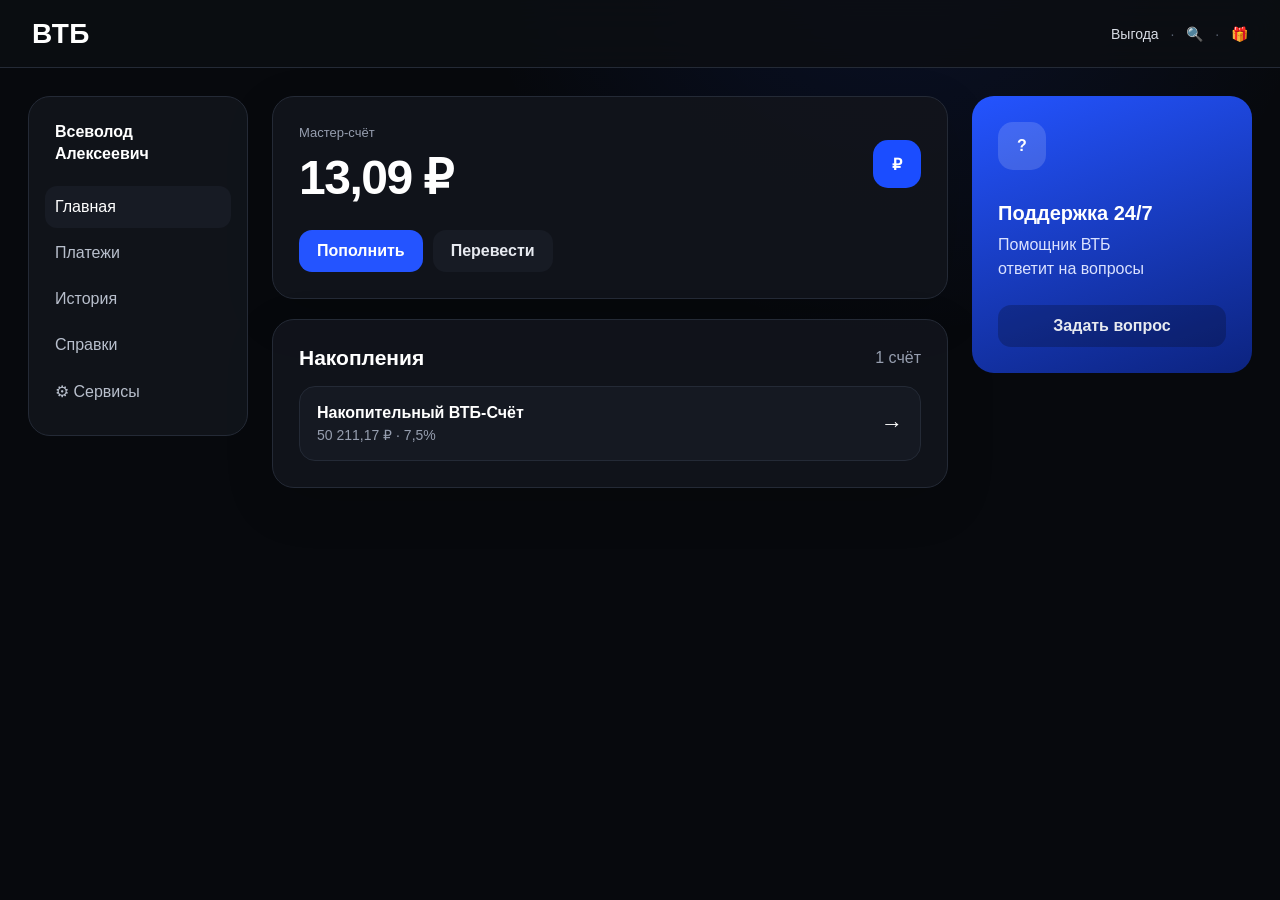
==== index.html @ 7d264955 "Add files via upload" ====
<!DOCTYPE html>
<html lang="ru">
<head>
    <meta charset="UTF-8">
    <meta name="viewport" content="width=device-width, initial-scale=1.0">
    <meta name="description" content="Демонстрационный макет банковского интерфейса">
    <title>ВТБ Онлайн — демо</title>
    <link rel="stylesheet" href="style.css">
</head>
<body>

<header class="header">
    <a class="logo" href="index.html">ВТБ</a>
    <div class="header-actions">Выгода <span>·</span> 🔍 <span>·</span> 🎁</div>
</header>

<main class="container">
    <aside class="sidebar">
        <div class="user">Всеволод<br>Алексеевич</div>
        <nav>
            <a class="menu-item active" href="index.html">Главная</a>
            <a class="menu-item" href="#">Платежи</a>
            <a class="menu-item" href="#">История</a>
            <button class="menu-item menu-button" onclick="openHelp()">Справки</button>
            <a class="menu-item" href="#">⚙ Сервисы</a>
        </nav>
    </aside>

    <section class="main-content">
        <div class="card balance-card">
            <div class="card-top">
                <div>
                    <span class="eyebrow">Мастер-счёт</span>
                    <h1>13,09 ₽</h1>
                </div>
                <div class="card-icon">₽</div>
            </div>
            <div class="button-row">
                <button>Пополнить</button>
                <button class="secondary">Перевести</button>
            </div>
        </div>

        <div class="card">
            <div class="section-heading">
                <h2>Накопления</h2>
                <span class="muted">1 счёт</span>
            </div>
            <a class="savings-link" href="savings.html">
                <div>
                    <strong>Накопительный ВТБ-Счёт</strong>
                    <span>50 211,17 ₽ · 7,5%</span>
                </div>
                <span class="arrow">→</span>
            </a>
        </div>

        <div class="mobile-support support">
            <h3>Поддержка 24/7</h3>
            <p>Помощник ВТБ<br>ответит на вопросы</p>
            <button class="secondary">Задать вопрос</button>
        </div>
    </section>

    <aside class="support desktop-support">
        <div class="support-icon">?</div>
        <h3>Поддержка 24/7</h3>
        <p>Помощник ВТБ<br>ответит на вопросы</p>
        <button class="secondary">Задать вопрос</button>
    </aside>
</main>

<div id="helpModal" class="modal" aria-hidden="true">
    <div class="modal-content" role="dialog" aria-modal="true" aria-labelledby="helpTitle">
        <button class="modal-close" aria-label="Закрыть" onclick="closeHelp()">×</button>
        <div id="helpTitle" class="modal-title">В следующем месяце вам<br>придет процент</div>
        <div class="modal-rate">7,5% годовых</div>
        <div class="modal-amount">263,70 ₽</div>
    </div>
</div>

<script>
function openHelp() {
    const modal = document.getElementById("helpModal");
    modal.classList.add("show");
    modal.setAttribute("aria-hidden", "false");
}

function closeHelp() {
    const modal = document.getElementById("helpModal");
    modal.classList.remove("show");
    modal.setAttribute("aria-hidden", "true");
}

document.getElementById("helpModal").addEventListener("click", function(event) {
    if (event.target === this) closeHelp();
});

document.addEventListener("keydown", function(event) {
    if (event.key === "Escape") closeHelp();
});
</script>

</body>
</html>
---- style.css ----
* {
    box-sizing: border-box;
    margin: 0;
    padding: 0;
}

:root {
    --bg: #07090d;
    --surface: #11141b;
    --surface-2: #171b24;
    --border: #242a36;
    --text: #fff;
    --muted: #969eaf;
    --blue: #2454ff;
    --blue-2: #1738b7;
    --radius: 22px;
}

html { scroll-behavior: smooth; }

body {
    min-height: 100vh;
    background:
        radial-gradient(circle at 70% -10%, rgba(36,84,255,.12), transparent 32%),
        var(--bg);
    color: var(--text);
    font-family: Inter, -apple-system, BlinkMacSystemFont, "Segoe UI", Arial, sans-serif;
    -webkit-font-smoothing: antialiased;
}

button, a { font: inherit; }

a {
    color: inherit;
    text-decoration: none;
}

button {
    border: 0;
    cursor: pointer;
}

.header {
    min-height: 68px;
    padding: 0 32px;
    display: flex;
    align-items: center;
    gap: 20px;
    background: rgba(12,14,19,.88);
    border-bottom: 1px solid var(--border);
    position: sticky;
    top: 0;
    z-index: 20;
    backdrop-filter: blur(18px);
}

.logo {
    font-size: 28px;
    font-weight: 800;
    letter-spacing: .5px;
}

.header-actions {
    margin-left: auto;
    color: #d8dce5;
    font-size: 14px;
}

.header-actions span { color: #596170; margin: 0 8px; }

.header-title {
    margin-left: auto;
    color: var(--muted);
    font-size: 14px;
}

.back-link {
    color: var(--muted);
    font-size: 14px;
    transition: color .2s;
}

.back-link:hover { color: #fff; }

.container {
    width: min(1320px, 100%);
    margin: 0 auto;
    padding: 28px;
    display: grid;
    grid-template-columns: 220px minmax(0, 1fr) 280px;
    gap: 24px;
    align-items: start;
}

.sidebar {
    background: rgba(17,20,27,.92);
    border: 1px solid var(--border);
    border-radius: var(--radius);
    padding: 22px 16px;
    position: sticky;
    top: 96px;
}

.user {
    padding: 2px 10px 22px;
    font-weight: 700;
    line-height: 1.35;
}

.sidebar nav {
    display: grid;
    gap: 4px;
}

.menu-item {
    width: 100%;
    display: block;
    text-align: left;
    padding: 12px 10px;
    border-radius: 12px;
    background: transparent;
    color: #b8bfcc;
    transition: .2s ease;
}

.menu-item:hover,
.menu-item.active {
    color: #fff;
    background: var(--surface-2);
}

.menu-button { border: 0; }

.main-content { min-width: 0; }

.card {
    background: rgba(17,20,27,.94);
    border: 1px solid var(--border);
    border-radius: var(--radius);
    padding: 26px;
    margin-bottom: 20px;
    box-shadow: 0 16px 50px rgba(0,0,0,.14);
}

.card h1 {
    margin-top: 8px;
    font-size: clamp(34px, 5vw, 48px);
    letter-spacing: -1.5px;
}

.card h2 {
    font-size: 21px;
}

.eyebrow,
.account-label {
    color: var(--muted);
    font-size: 13px;
}

.card-top,
.section-heading,
.rate-row {
    display: flex;
    align-items: center;
    justify-content: space-between;
    gap: 20px;
}

.card-icon,
.support-icon,
.rate-badge {
    display: grid;
    place-items: center;
    width: 48px;
    height: 48px;
    border-radius: 15px;
    background: #1b4dff;
    font-weight: 800;
}

.button-row {
    display: flex;
    flex-wrap: wrap;
    gap: 10px;
    margin-top: 25px;
}

button:not(.menu-button) {
    padding: 12px 18px;
    border-radius: 13px;
    background: var(--blue);
    color: #fff;
    font-weight: 600;
    transition: transform .15s, filter .15s;
}

button:not(.menu-button):hover {
    filter: brightness(1.1);
    transform: translateY(-1px);
}

button.secondary {
    background: var(--surface-2);
    color: #e7eaf0;
}

.muted {
    color: var(--muted);
}

.section-heading { margin-bottom: 16px; }

.savings-link {
    display: flex;
    align-items: center;
    justify-content: space-between;
    gap: 15px;
    padding: 17px;
    border: 1px solid var(--border);
    border-radius: 16px;
    background: #151922;
    transition: .2s ease;
}

.savings-link:hover {
    border-color: #3b5fff;
    transform: translateY(-1px);
}

.savings-link strong,
.savings-link span {
    display: block;
}

.savings-link span {
    color: var(--muted);
    margin-top: 5px;
    font-size: 14px;
}

.savings-link .arrow {
    color: #fff;
    font-size: 22px;
    margin: 0;
}

.support {
    background: linear-gradient(160deg, #2454ff 0%, #0c237f 100%);
    border-radius: var(--radius);
    padding: 26px;
    text-align: left;
    min-height: 230px;
}

.support-icon {
    background: rgba(255,255,255,.15);
    margin-bottom: 32px;
}

.support h3 { font-size: 20px; }

.support p {
    color: #dbe2ff;
    line-height: 1.5;
    margin: 8px 0 24px;
}

.support .secondary {
    background: rgba(0,0,0,.22);
    width: 100%;
}

.mobile-support { display: none; }

.account-card {
    text-align: left;
}

.account-card h1 {
    font-size: clamp(40px, 7vw, 58px);
    margin: 14px 0 5px;
}

.account-number {
    color: var(--muted);
    font-size: 13px;
    margin-bottom: 5px;
}

.rate-card p {
    color: var(--muted);
    margin-top: 12px;
}

.progress {
    height: 7px;
    margin-top: 20px;
    border-radius: 99px;
    background: #252b37;
    overflow: hidden;
}

.progress span {
    display: block;
    width: 78%;
    height: 100%;
    border-radius: inherit;
    background: #3e6aff;
}

.modal {
    position: fixed;
    inset: 0;
    display: flex;
    align-items: center;
    justify-content: center;
    padding: 20px;
    background: rgba(0,0,0,.68);
    opacity: 0;
    visibility: hidden;
    transition: .2s ease;
    z-index: 100;
    backdrop-filter: blur(8px);
}

.modal.show {
    opacity: 1;
    visibility: visible;
}

.modal-content {
    width: min(420px, 100%);
    position: relative;
    padding: 42px 28px;
    background: #12151c;
    border: 1px solid var(--border);
    border-radius: 25px;
    text-align: center;
    box-shadow: 0 25px 80px rgba(0,0,0,.5);
    transform: scale(.94);
    transition: .2s ease;
}

.modal.show .modal-content { transform: scale(1); }

.modal-title {
    font-size: 21px;
    font-weight: 650;
    line-height: 1.4;
    margin-bottom: 26px;
}

.modal-rate {
    color: #aeb4c3;
    font-size: 18px;
    margin-bottom: 10px;
}

.modal-amount {
    font-size: 34px;
    font-weight: 800;
}

.modal-close {
    position: absolute;
    top: 10px;
    right: 12px;
    width: 38px;
    height: 38px;
    padding: 0;
    background: transparent !important;
    color: #9ca4b5;
    font-size: 28px;
    border-radius: 10px;
}

.modal-close:hover {
    background: var(--surface-2) !important;
    color: #fff;
}

@media (max-width: 980px) {
    .container {
        grid-template-columns: 190px minmax(0, 1fr);
    }

    .desktop-support { display: none; }
    .mobile-support { display: block; }
}

@media (max-width: 680px) {
    .header {
        min-height: 60px;
        padding: 0 16px;
    }

    .logo { font-size: 24px; }
    .header-actions { font-size: 12px; }
    .header-actions span { margin: 0 4px; }
    .header-title { display: none; }

    .container {
        display: block;
        padding: 14px;
    }

    .sidebar {
        position: static;
        padding: 8px;
        margin-bottom: 14px;
        overflow-x: auto;
        border-radius: 16px;
    }

    .user { display: none; }

    .sidebar nav {
        display: flex;
        min-width: max-content;
    }

    .menu-item {
        width: auto;
        padding: 10px 13px;
        white-space: nowrap;
        font-size: 13px;
    }

    .card {
        padding: 20px;
        border-radius: 19px;
        margin-bottom: 14px;
    }

    .card h1 {
        font-size: 36px;
    }

    .card-top {
        align-items: flex-start;
    }

    .button-row {
        display: grid;
        grid-template-columns: 1fr 1fr;
        margin-top: 20px;
    }

    button:not(.menu-button) {
        width: 100%;
        padding: 12px 10px;
        font-size: 13px;
    }

    .support {
        min-height: auto;
        padding: 20px;
        border-radius: 19px;
        margin-top: 14px;
    }

    .support-icon {
        display: none;
    }

    .support p { margin-bottom: 18px; }

    .savings-link {
        padding: 14px;
    }

    .modal-content {
        padding: 38px 20px;
        border-radius: 20px;
    }

    .modal-title {
        font-size: 18px;
    }

    .modal-amount {
        font-size: 30px;
    }

    .back-link span { display: none; }
}

@media (max-width: 380px) {
    .header-actions { display: none; }
    .button-row { grid-template-columns: 1fr; }
}
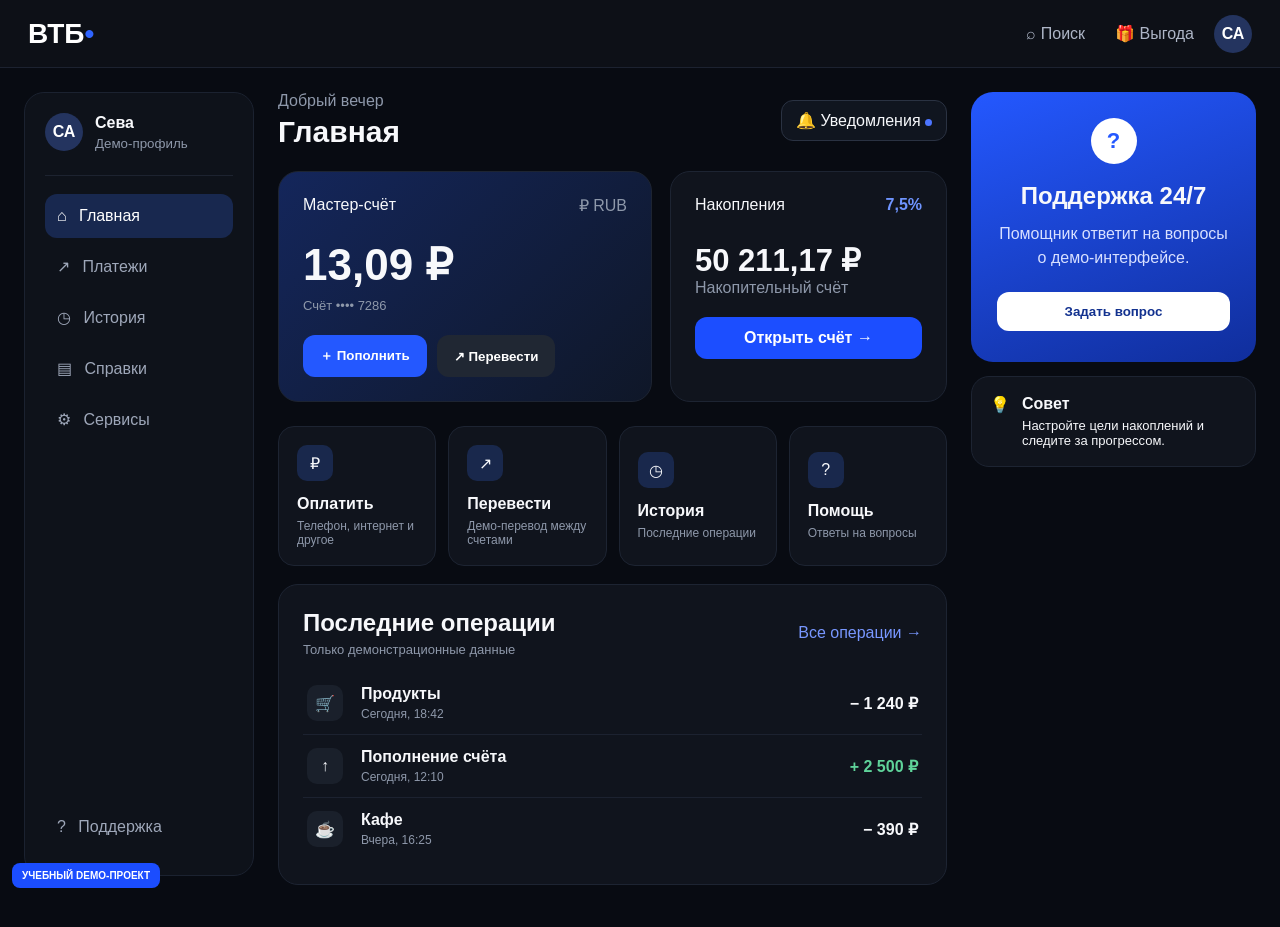
==== commit c03ce9c0: "Add files via upload" ====
--- a/index.html
+++ b/index.html
@@ -1,105 +1,11 @@
-<!DOCTYPE html>
-<html lang="ru">
-<head>
-    <meta charset="UTF-8">
-    <meta name="viewport" content="width=device-width, initial-scale=1.0">
-    <meta name="description" content="Демонстрационный макет банковского интерфейса">
-    <title>ВТБ Онлайн — демо</title>
-    <link rel="stylesheet" href="style.css">
-</head>
-<body>
-
-<header class="header">
-    <a class="logo" href="index.html">ВТБ</a>
-    <div class="header-actions">Выгода <span>·</span> 🔍 <span>·</span> 🎁</div>
-</header>
-
-<main class="container">
-    <aside class="sidebar">
-        <div class="user">Всеволод<br>Алексеевич</div>
-        <nav>
-            <a class="menu-item active" href="index.html">Главная</a>
-            <a class="menu-item" href="#">Платежи</a>
-            <a class="menu-item" href="#">История</a>
-            <button class="menu-item menu-button" onclick="openHelp()">Справки</button>
-            <a class="menu-item" href="#">⚙ Сервисы</a>
-        </nav>
-    </aside>
-
-    <section class="main-content">
-        <div class="card balance-card">
-            <div class="card-top">
-                <div>
-                    <span class="eyebrow">Мастер-счёт</span>
-                    <h1>13,09 ₽</h1>
-                </div>
-                <div class="card-icon">₽</div>
-            </div>
-            <div class="button-row">
-                <button>Пополнить</button>
-                <button class="secondary">Перевести</button>
-            </div>
-        </div>
-
-        <div class="card">
-            <div class="section-heading">
-                <h2>Накопления</h2>
-                <span class="muted">1 счёт</span>
-            </div>
-            <a class="savings-link" href="savings.html">
-                <div>
-                    <strong>Накопительный ВТБ-Счёт</strong>
-                    <span>50 211,17 ₽ · 7,5%</span>
-                </div>
-                <span class="arrow">→</span>
-            </a>
-        </div>
-
-        <div class="mobile-support support">
-            <h3>Поддержка 24/7</h3>
-            <p>Помощник ВТБ<br>ответит на вопросы</p>
-            <button class="secondary">Задать вопрос</button>
-        </div>
-    </section>
-
-    <aside class="support desktop-support">
-        <div class="support-icon">?</div>
-        <h3>Поддержка 24/7</h3>
-        <p>Помощник ВТБ<br>ответит на вопросы</p>
-        <button class="secondary">Задать вопрос</button>
-    </aside>
-</main>
-
-<div id="helpModal" class="modal" aria-hidden="true">
-    <div class="modal-content" role="dialog" aria-modal="true" aria-labelledby="helpTitle">
-        <button class="modal-close" aria-label="Закрыть" onclick="closeHelp()">×</button>
-        <div id="helpTitle" class="modal-title">В следующем месяце вам<br>придет процент</div>
-        <div class="modal-rate">7,5% годовых</div>
-        <div class="modal-amount">263,70 ₽</div>
-    </div>
-</div>
-
-<script>
-function openHelp() {
-    const modal = document.getElementById("helpModal");
-    modal.classList.add("show");
-    modal.setAttribute("aria-hidden", "false");
-}
-
-function closeHelp() {
-    const modal = document.getElementById("helpModal");
-    modal.classList.remove("show");
-    modal.setAttribute("aria-hidden", "true");
-}
-
-document.getElementById("helpModal").addEventListener("click", function(event) {
-    if (event.target === this) closeHelp();
-});
-
-document.addEventListener("keydown", function(event) {
-    if (event.key === "Escape") closeHelp();
-});
-</script>
-
-</body>
-</html>
+<!DOCTYPE html><html lang="ru"><head><meta charset="UTF-8"><meta name="viewport" content="width=device-width,initial-scale=1"><title>Финансовый кабинет — DEMO</title><link rel="stylesheet" href="style.css"></head><body>
+<div class="demo-badge">УЧЕБНЫЙ DEMO-ПРОЕКТ</div><header class="header"><button class="icon-btn mobile-menu" data-action="menu">☰</button><a class="logo" href="index.html">ВТБ<span>•</span></a><div class="header-actions"><button class="header-link" data-action="search">⌕ <span>Поиск</span></button><button class="header-link" data-action="bonus">🎁 <span>Выгода</span></button><button class="avatar" data-action="profile">СА</button></div></header>
+<div class="layout"><aside class="sidebar" id="sidebar"><div class="user-card"><div class="avatar big">СА</div><div><strong>Сева</strong><small>Демо-профиль</small></div></div><nav><button class="menu-item active" data-section="home">⌂ <span>Главная</span></button><button class="menu-item" data-section="payments">↗ <span>Платежи</span></button><button class="menu-item" data-section="history">◷ <span>История</span></button><button class="menu-item" data-action="help">▤ <span>Справки</span></button><button class="menu-item" data-action="services">⚙ <span>Сервисы</span></button></nav><div class="sidebar-bottom"><button class="menu-item" data-action="support">? <span>Поддержка</span></button></div></aside>
+<main class="content"><div class="page-head"><div><p class="eyebrow">Добрый вечер</p><h1 id="pageTitle">Главная</h1></div><button class="outline-btn" data-action="notifications">🔔 Уведомления <span class="dot"></span></button></div>
+<section id="homeSection"><div class="balance-grid"><article class="card balance-card"><div class="card-top"><span>Мастер-счёт</span><span class="muted">₽ RUB</span></div><div class="balance">13,09 ₽</div><div class="account-number">Счёт •••• 7286</div><div class="button-row"><button class="primary-btn" data-action="topup">＋ Пополнить</button><button class="secondary-btn" data-action="transfer">↗ Перевести</button></div></article><article class="card savings-mini"><div class="card-top"><span>Накопления</span><span class="rate">7,5%</span></div><h2>50 211,17 ₽</h2><p>Накопительный счёт</p><a class="full-btn" href="savings.html">Открыть счёт →</a></article></div>
+<div class="quick-grid"><button class="quick-card" data-action="payment"><span class="quick-icon">₽</span><strong>Оплатить</strong><small>Телефон, интернет и другое</small></button><button class="quick-card" data-action="transfer"><span class="quick-icon">↗</span><strong>Перевести</strong><small>Демо-перевод между счетами</small></button><button class="quick-card" data-action="history"><span class="quick-icon">◷</span><strong>История</strong><small>Последние операции</small></button><button class="quick-card" data-action="support"><span class="quick-icon">?</span><strong>Помощь</strong><small>Ответы на вопросы</small></button></div>
+<article class="card"><div class="section-title"><div><h2>Последние операции</h2><p>Только демонстрационные данные</p></div><button class="text-btn" data-action="history">Все операции →</button></div><div class="transactions"><div class="transaction"><span class="tx-icon">🛒</span><div><strong>Продукты</strong><small>Сегодня, 18:42</small></div><b>− 1 240 ₽</b></div><div class="transaction"><span class="tx-icon">↑</span><div><strong>Пополнение счёта</strong><small>Сегодня, 12:10</small></div><b class="plus">+ 2 500 ₽</b></div><div class="transaction"><span class="tx-icon">☕</span><div><strong>Кафе</strong><small>Вчера, 16:25</small></div><b>− 390 ₽</b></div></div></article></section>
+<section id="paymentsSection" class="hidden"><article class="card"><div class="section-title"><div><h2>Платежи</h2><p>Интерактивная демонстрация без реальных операций</p></div></div><div class="service-grid"><button class="service-card" data-action="payment-form">📱<strong>Мобильная связь</strong><small>Пополнить номер</small></button><button class="service-card" data-action="payment-form">🌐<strong>Интернет</strong><small>Оплатить интернет</small></button><button class="service-card" data-action="payment-form">🏠<strong>ЖКХ</strong><small>Оплатить коммунальные услуги</small></button><button class="service-card" data-action="payment-form">🎮<strong>Развлечения</strong><small>Демо-оплата</small></button></div></article></section>
+<section id="historySection" class="hidden"><article class="card"><div class="section-title"><div><h2>История операций</h2><p>Данные придуманы для демонстрации интерфейса</p></div><button class="outline-btn" data-action="filter">Фильтр</button></div><div class="transactions"><div class="transaction"><span class="tx-icon">🛒</span><div><strong>Продукты</strong><small>13 сентября, 18:42 · Карта</small></div><b>− 1 240 ₽</b></div><div class="transaction"><span class="tx-icon">↑</span><div><strong>Пополнение счёта</strong><small>13 сентября, 12:10 · Демо</small></div><b class="plus">+ 2 500 ₽</b></div><div class="transaction"><span class="tx-icon">☕</span><div><strong>Кафе</strong><small>12 сентября, 16:25 · Карта</small></div><b>− 390 ₽</b></div><div class="transaction"><span class="tx-icon">🎬</span><div><strong>Кино</strong><small>11 сентября, 20:15 · Карта</small></div><b>− 850 ₽</b></div></div></article></section></main>
+<aside class="support-panel"><div class="support-card"><span class="support-symbol">?</span><h2>Поддержка 24/7</h2><p>Помощник ответит на вопросы о демо-интерфейсе.</p><button class="white-btn" data-action="support">Задать вопрос</button></div><div class="tip-card">💡 <div><strong>Совет</strong><p>Настройте цели накоплений и следите за прогрессом.</p></div></div></aside></div>
+<div class="modal" id="modal"><div class="modal-box"><button class="modal-close" data-action="close">×</button><div id="modalContent"></div></div></div><script src="app.js"></script></body></html>
--- a/style.css
+++ b/style.css
@@ -1,492 +1 @@
-* {
-    box-sizing: border-box;
-    margin: 0;
-    padding: 0;
-}
-
-:root {
-    --bg: #07090d;
-    --surface: #11141b;
-    --surface-2: #171b24;
-    --border: #242a36;
-    --text: #fff;
-    --muted: #969eaf;
-    --blue: #2454ff;
-    --blue-2: #1738b7;
-    --radius: 22px;
-}
-
-html { scroll-behavior: smooth; }
-
-body {
-    min-height: 100vh;
-    background:
-        radial-gradient(circle at 70% -10%, rgba(36,84,255,.12), transparent 32%),
-        var(--bg);
-    color: var(--text);
-    font-family: Inter, -apple-system, BlinkMacSystemFont, "Segoe UI", Arial, sans-serif;
-    -webkit-font-smoothing: antialiased;
-}
-
-button, a { font: inherit; }
-
-a {
-    color: inherit;
-    text-decoration: none;
-}
-
-button {
-    border: 0;
-    cursor: pointer;
-}
-
-.header {
-    min-height: 68px;
-    padding: 0 32px;
-    display: flex;
-    align-items: center;
-    gap: 20px;
-    background: rgba(12,14,19,.88);
-    border-bottom: 1px solid var(--border);
-    position: sticky;
-    top: 0;
-    z-index: 20;
-    backdrop-filter: blur(18px);
-}
-
-.logo {
-    font-size: 28px;
-    font-weight: 800;
-    letter-spacing: .5px;
-}
-
-.header-actions {
-    margin-left: auto;
-    color: #d8dce5;
-    font-size: 14px;
-}
-
-.header-actions span { color: #596170; margin: 0 8px; }
-
-.header-title {
-    margin-left: auto;
-    color: var(--muted);
-    font-size: 14px;
-}
-
-.back-link {
-    color: var(--muted);
-    font-size: 14px;
-    transition: color .2s;
-}
-
-.back-link:hover { color: #fff; }
-
-.container {
-    width: min(1320px, 100%);
-    margin: 0 auto;
-    padding: 28px;
-    display: grid;
-    grid-template-columns: 220px minmax(0, 1fr) 280px;
-    gap: 24px;
-    align-items: start;
-}
-
-.sidebar {
-    background: rgba(17,20,27,.92);
-    border: 1px solid var(--border);
-    border-radius: var(--radius);
-    padding: 22px 16px;
-    position: sticky;
-    top: 96px;
-}
-
-.user {
-    padding: 2px 10px 22px;
-    font-weight: 700;
-    line-height: 1.35;
-}
-
-.sidebar nav {
-    display: grid;
-    gap: 4px;
-}
-
-.menu-item {
-    width: 100%;
-    display: block;
-    text-align: left;
-    padding: 12px 10px;
-    border-radius: 12px;
-    background: transparent;
-    color: #b8bfcc;
-    transition: .2s ease;
-}
-
-.menu-item:hover,
-.menu-item.active {
-    color: #fff;
-    background: var(--surface-2);
-}
-
-.menu-button { border: 0; }
-
-.main-content { min-width: 0; }
-
-.card {
-    background: rgba(17,20,27,.94);
-    border: 1px solid var(--border);
-    border-radius: var(--radius);
-    padding: 26px;
-    margin-bottom: 20px;
-    box-shadow: 0 16px 50px rgba(0,0,0,.14);
-}
-
-.card h1 {
-    margin-top: 8px;
-    font-size: clamp(34px, 5vw, 48px);
-    letter-spacing: -1.5px;
-}
-
-.card h2 {
-    font-size: 21px;
-}
-
-.eyebrow,
-.account-label {
-    color: var(--muted);
-    font-size: 13px;
-}
-
-.card-top,
-.section-heading,
-.rate-row {
-    display: flex;
-    align-items: center;
-    justify-content: space-between;
-    gap: 20px;
-}
-
-.card-icon,
-.support-icon,
-.rate-badge {
-    display: grid;
-    place-items: center;
-    width: 48px;
-    height: 48px;
-    border-radius: 15px;
-    background: #1b4dff;
-    font-weight: 800;
-}
-
-.button-row {
-    display: flex;
-    flex-wrap: wrap;
-    gap: 10px;
-    margin-top: 25px;
-}
-
-button:not(.menu-button) {
-    padding: 12px 18px;
-    border-radius: 13px;
-    background: var(--blue);
-    color: #fff;
-    font-weight: 600;
-    transition: transform .15s, filter .15s;
-}
-
-button:not(.menu-button):hover {
-    filter: brightness(1.1);
-    transform: translateY(-1px);
-}
-
-button.secondary {
-    background: var(--surface-2);
-    color: #e7eaf0;
-}
-
-.muted {
-    color: var(--muted);
-}
-
-.section-heading { margin-bottom: 16px; }
-
-.savings-link {
-    display: flex;
-    align-items: center;
-    justify-content: space-between;
-    gap: 15px;
-    padding: 17px;
-    border: 1px solid var(--border);
-    border-radius: 16px;
-    background: #151922;
-    transition: .2s ease;
-}
-
-.savings-link:hover {
-    border-color: #3b5fff;
-    transform: translateY(-1px);
-}
-
-.savings-link strong,
-.savings-link span {
-    display: block;
-}
-
-.savings-link span {
-    color: var(--muted);
-    margin-top: 5px;
-    font-size: 14px;
-}
-
-.savings-link .arrow {
-    color: #fff;
-    font-size: 22px;
-    margin: 0;
-}
-
-.support {
-    background: linear-gradient(160deg, #2454ff 0%, #0c237f 100%);
-    border-radius: var(--radius);
-    padding: 26px;
-    text-align: left;
-    min-height: 230px;
-}
-
-.support-icon {
-    background: rgba(255,255,255,.15);
-    margin-bottom: 32px;
-}
-
-.support h3 { font-size: 20px; }
-
-.support p {
-    color: #dbe2ff;
-    line-height: 1.5;
-    margin: 8px 0 24px;
-}
-
-.support .secondary {
-    background: rgba(0,0,0,.22);
-    width: 100%;
-}
-
-.mobile-support { display: none; }
-
-.account-card {
-    text-align: left;
-}
-
-.account-card h1 {
-    font-size: clamp(40px, 7vw, 58px);
-    margin: 14px 0 5px;
-}
-
-.account-number {
-    color: var(--muted);
-    font-size: 13px;
-    margin-bottom: 5px;
-}
-
-.rate-card p {
-    color: var(--muted);
-    margin-top: 12px;
-}
-
-.progress {
-    height: 7px;
-    margin-top: 20px;
-    border-radius: 99px;
-    background: #252b37;
-    overflow: hidden;
-}
-
-.progress span {
-    display: block;
-    width: 78%;
-    height: 100%;
-    border-radius: inherit;
-    background: #3e6aff;
-}
-
-.modal {
-    position: fixed;
-    inset: 0;
-    display: flex;
-    align-items: center;
-    justify-content: center;
-    padding: 20px;
-    background: rgba(0,0,0,.68);
-    opacity: 0;
-    visibility: hidden;
-    transition: .2s ease;
-    z-index: 100;
-    backdrop-filter: blur(8px);
-}
-
-.modal.show {
-    opacity: 1;
-    visibility: visible;
-}
-
-.modal-content {
-    width: min(420px, 100%);
-    position: relative;
-    padding: 42px 28px;
-    background: #12151c;
-    border: 1px solid var(--border);
-    border-radius: 25px;
-    text-align: center;
-    box-shadow: 0 25px 80px rgba(0,0,0,.5);
-    transform: scale(.94);
-    transition: .2s ease;
-}
-
-.modal.show .modal-content { transform: scale(1); }
-
-.modal-title {
-    font-size: 21px;
-    font-weight: 650;
-    line-height: 1.4;
-    margin-bottom: 26px;
-}
-
-.modal-rate {
-    color: #aeb4c3;
-    font-size: 18px;
-    margin-bottom: 10px;
-}
-
-.modal-amount {
-    font-size: 34px;
-    font-weight: 800;
-}
-
-.modal-close {
-    position: absolute;
-    top: 10px;
-    right: 12px;
-    width: 38px;
-    height: 38px;
-    padding: 0;
-    background: transparent !important;
-    color: #9ca4b5;
-    font-size: 28px;
-    border-radius: 10px;
-}
-
-.modal-close:hover {
-    background: var(--surface-2) !important;
-    color: #fff;
-}
-
-@media (max-width: 980px) {
-    .container {
-        grid-template-columns: 190px minmax(0, 1fr);
-    }
-
-    .desktop-support { display: none; }
-    .mobile-support { display: block; }
-}
-
-@media (max-width: 680px) {
-    .header {
-        min-height: 60px;
-        padding: 0 16px;
-    }
-
-    .logo { font-size: 24px; }
-    .header-actions { font-size: 12px; }
-    .header-actions span { margin: 0 4px; }
-    .header-title { display: none; }
-
-    .container {
-        display: block;
-        padding: 14px;
-    }
-
-    .sidebar {
-        position: static;
-        padding: 8px;
-        margin-bottom: 14px;
-        overflow-x: auto;
-        border-radius: 16px;
-    }
-
-    .user { display: none; }
-
-    .sidebar nav {
-        display: flex;
-        min-width: max-content;
-    }
-
-    .menu-item {
-        width: auto;
-        padding: 10px 13px;
-        white-space: nowrap;
-        font-size: 13px;
-    }
-
-    .card {
-        padding: 20px;
-        border-radius: 19px;
-        margin-bottom: 14px;
-    }
-
-    .card h1 {
-        font-size: 36px;
-    }
-
-    .card-top {
-        align-items: flex-start;
-    }
-
-    .button-row {
-        display: grid;
-        grid-template-columns: 1fr 1fr;
-        margin-top: 20px;
-    }
-
-    button:not(.menu-button) {
-        width: 100%;
-        padding: 12px 10px;
-        font-size: 13px;
-    }
-
-    .support {
-        min-height: auto;
-        padding: 20px;
-        border-radius: 19px;
-        margin-top: 14px;
-    }
-
-    .support-icon {
-        display: none;
-    }
-
-    .support p { margin-bottom: 18px; }
-
-    .savings-link {
-        padding: 14px;
-    }
-
-    .modal-content {
-        padding: 38px 20px;
-        border-radius: 20px;
-    }
-
-    .modal-title {
-        font-size: 18px;
-    }
-
-    .modal-amount {
-        font-size: 30px;
-    }
-
-    .back-link span { display: none; }
-}
-
-@media (max-width: 380px) {
-    .header-actions { display: none; }
-    .button-row { grid-template-columns: 1fr; }
-}
+*{box-sizing:border-box;margin:0;padding:0}body{font-family:Arial,sans-serif;background:#080b12;color:#f7f8fb;min-height:100vh}.demo-badge{position:fixed;bottom:12px;left:12px;z-index:2000;background:#1b4dff;color:#fff;padding:7px 10px;border-radius:8px;font-size:10px;font-weight:700}.header{height:68px;border-bottom:1px solid #1c2230;background:#0d1017;display:flex;align-items:center;justify-content:space-between;padding:0 28px;position:sticky;top:0;z-index:100}.logo{font-size:28px;font-weight:800;color:#fff;text-decoration:none}.logo span{color:#2f64ff}.header-actions{display:flex;gap:10px;align-items:center}.header-link,.icon-btn,.avatar,.outline-btn,.text-btn,.menu-item,.quick-card,.service-card{font:inherit;border:0;background:none;color:inherit;cursor:pointer}.header-link{padding:10px;color:#aeb6c7}.avatar{width:38px;height:38px;border-radius:50%;background:#24345f;color:#fff;font-weight:700}.avatar.big{display:grid;place-items:center}.mobile-menu{display:none}.layout{display:grid;grid-template-columns:230px minmax(0,1fr) 285px;gap:24px;padding:24px;max-width:1500px;margin:auto}.sidebar{background:#0e121a;border:1px solid #1b2230;border-radius:20px;padding:20px;height:calc(100vh - 116px);position:sticky;top:92px;display:flex;flex-direction:column}.user-card{display:flex;gap:12px;align-items:center;padding-bottom:24px;border-bottom:1px solid #1d2330}.user-card small{display:block;color:#8e98aa;margin-top:4px}.sidebar nav{padding-top:18px}.menu-item{width:100%;text-align:left;padding:13px 12px;border-radius:12px;color:#9ea7b9;margin-bottom:6px}.menu-item span{margin-left:8px}.menu-item:hover,.menu-item.active{background:#18284f;color:#fff}.sidebar-bottom{margin-top:auto}.page-head{display:flex;align-items:center;justify-content:space-between;margin-bottom:22px}.eyebrow,.muted,.account-number,.label,.card p,.transaction small,.quick-card small,.service-card small{color:#8e98aa}.page-head h1{font-size:30px;margin-top:5px}.outline-btn{border:1px solid #2a3242;padding:10px 14px;border-radius:12px;background:#10151f}.dot{display:inline-block;width:7px;height:7px;background:#4d75ff;border-radius:50%}.balance-grid{display:grid;grid-template-columns:1.35fr 1fr;gap:18px}.card{background:#10141d;border:1px solid #1d2432;border-radius:20px;padding:24px;margin-bottom:18px}.balance-card{background:linear-gradient(135deg,#14265b,#0f1728)}.card-top,.section-title{display:flex;justify-content:space-between}.balance{font-size:44px;font-weight:800;margin:24px 0 8px}.account-number{font-size:13px}.button-row{display:flex;gap:10px;margin-top:22px;flex-wrap:wrap}.primary-btn,.secondary-btn,.full-btn,.white-btn{border:0;border-radius:12px;padding:12px 17px;font-weight:700;cursor:pointer;text-decoration:none;display:inline-block}.primary-btn{background:#2458ff;color:white}.secondary-btn{background:#202733;color:white}.full-btn{background:#1c4eff;color:white;width:100%;text-align:center;margin-top:20px}.rate,.percent{color:#6f95ff;font-weight:700}.savings-mini h2{font-size:31px;margin-top:28px}.quick-grid{display:grid;grid-template-columns:repeat(4,1fr);gap:12px;margin:6px 0 18px}.quick-card{background:#10141d;border:1px solid #1d2432;border-radius:16px;padding:18px;text-align:left}.quick-icon{display:grid;place-items:center;width:36px;height:36px;border-radius:10px;background:#19284c;margin-bottom:14px}.quick-card strong,.quick-card small{display:block}.quick-card small{font-size:12px;margin-top:6px}.section-title{align-items:center;margin-bottom:15px}.section-title p{font-size:13px;margin-top:5px}.text-btn{color:#7897ff}.transactions{display:grid}.transaction{display:grid;grid-template-columns:42px 1fr auto;align-items:center;gap:12px;padding:13px 4px;border-bottom:1px solid #1c2230}.transaction:last-child{border:0}.tx-icon{width:36px;height:36px;border-radius:10px;background:#1a202b;display:grid;place-items:center}.transaction small{display:block;font-size:12px;margin-top:4px}.plus{color:#5fd39a}.support-card{background:linear-gradient(160deg,#2458ff,#102e9c);border-radius:22px;padding:26px;text-align:center;min-height:270px}.support-symbol{width:46px;height:46px;border-radius:50%;display:grid;place-items:center;background:#fff;color:#2458ff;margin:0 auto 18px;font-weight:800;font-size:22px}.support-card p{color:#d8e0ff;line-height:1.5;margin:12px 0 22px}.white-btn{background:#fff;color:#12318f;width:100%}.tip-card{display:flex;gap:12px;padding:18px;margin-top:14px;border:1px solid #1d2432;background:#10141d;border-radius:18px}.tip-card p{font-size:13px;margin-top:5px}.hidden{display:none}.modal{position:fixed;inset:0;background:rgba(0,0,0,.72);display:flex;align-items:center;justify-content:center;opacity:0;visibility:hidden;transition:.2s;z-index:1500;padding:20px}.modal.show{opacity:1;visibility:visible}.modal-box{position:relative;width:480px;max-width:100%;background:#11161f;border:1px solid #2a3241;border-radius:22px;padding:30px}.modal-close{position:absolute;right:12px;top:10px;border:0;background:transparent;color:#aeb6c7;font-size:28px;cursor:pointer}.modal-box label{display:block;color:#b9c1cf;font-size:13px;margin:14px 0}.modal-box input{display:block;width:100%;margin-top:7px;padding:13px;border:1px solid #2b3445;background:#0b0f16;color:#fff;border-radius:10px}.modal-note{color:#9ba5b6;line-height:1.5;margin-bottom:16px}.modal-amount{font-size:30px;font-weight:800;margin-top:10px}.full{width:100%;margin-top:12px}.service-grid{display:grid;grid-template-columns:1fr 1fr;gap:10px}.service-card{background:#151b25;border:1px solid #263041;border-radius:14px;padding:17px;text-align:left;min-height:90px}.service-card strong,.service-card small{display:block;margin-top:8px}.service-list{display:grid;gap:9px}.service-list button{padding:15px;background:#171d27;border:1px solid #273043;color:#fff;border-radius:12px;text-align:left}.notice{padding:14px;background:#171d27;border-radius:12px;margin:8px 0}.notice p{color:#a5afbf;margin-top:5px;font-size:13px}.toast{position:fixed;bottom:24px;left:50%;transform:translateX(-50%);background:#fff;color:#111;padding:13px 18px;border-radius:12px;z-index:3000;font-weight:700}.back-link{color:#b8c0cf;text-decoration:none}.savings-page{max-width:1100px;margin:auto;padding:35px 24px}.savings-hero{display:grid;grid-template-columns:1fr auto;gap:25px;align-items:center;background:linear-gradient(135deg,#132963,#101824)}.savings-hero h2{font-size:48px;margin:15px 0}.rate-big{font-size:44px;font-weight:800;color:#7ea0ff}.rate-big small{display:block;font-size:13px;color:#aeb7c8}.savings-hero .button-row{grid-column:1/-1}.savings-grid{display:grid;grid-template-columns:1fr 1fr;gap:18px}.progress{height:9px;background:#242b38;border-radius:99px;overflow:hidden;margin:20px 0}.progress span{display:block;height:100%;width:84%;background:#3e6cff;border-radius:99px}.earning{font-size:32px;font-weight:800;margin:30px 0 10px}.earning small{display:block;color:#8e98aa;font-size:12px;font-weight:400;margin-top:5px}@media(max-width:1100px){.layout{grid-template-columns:210px minmax(0,1fr)}.support-panel{display:none}.quick-grid{grid-template-columns:repeat(2,1fr)}}@media(max-width:760px){.header{padding:0 14px}.header-link span{display:none}.mobile-menu{display:block;font-size:22px}.layout{display:block;padding:14px}.sidebar{position:fixed;left:14px;top:82px;width:250px;height:auto;z-index:1200;transform:translateX(-120%);transition:.25s;box-shadow:0 20px 50px #000}.sidebar.open{transform:translateX(0)}.page-head h1{font-size:25px}.balance-grid,.savings-grid{grid-template-columns:1fr}.balance{font-size:37px}.quick-grid{grid-template-columns:1fr 1fr}.savings-hero{grid-template-columns:1fr}.savings-hero h2{font-size:37px}.rate-big{font-size:37px}.service-grid{grid-template-columns:1fr}.transaction{font-size:13px}.card{padding:18px}}@media(max-width:430px){.quick-grid{grid-template-columns:1fr}}
